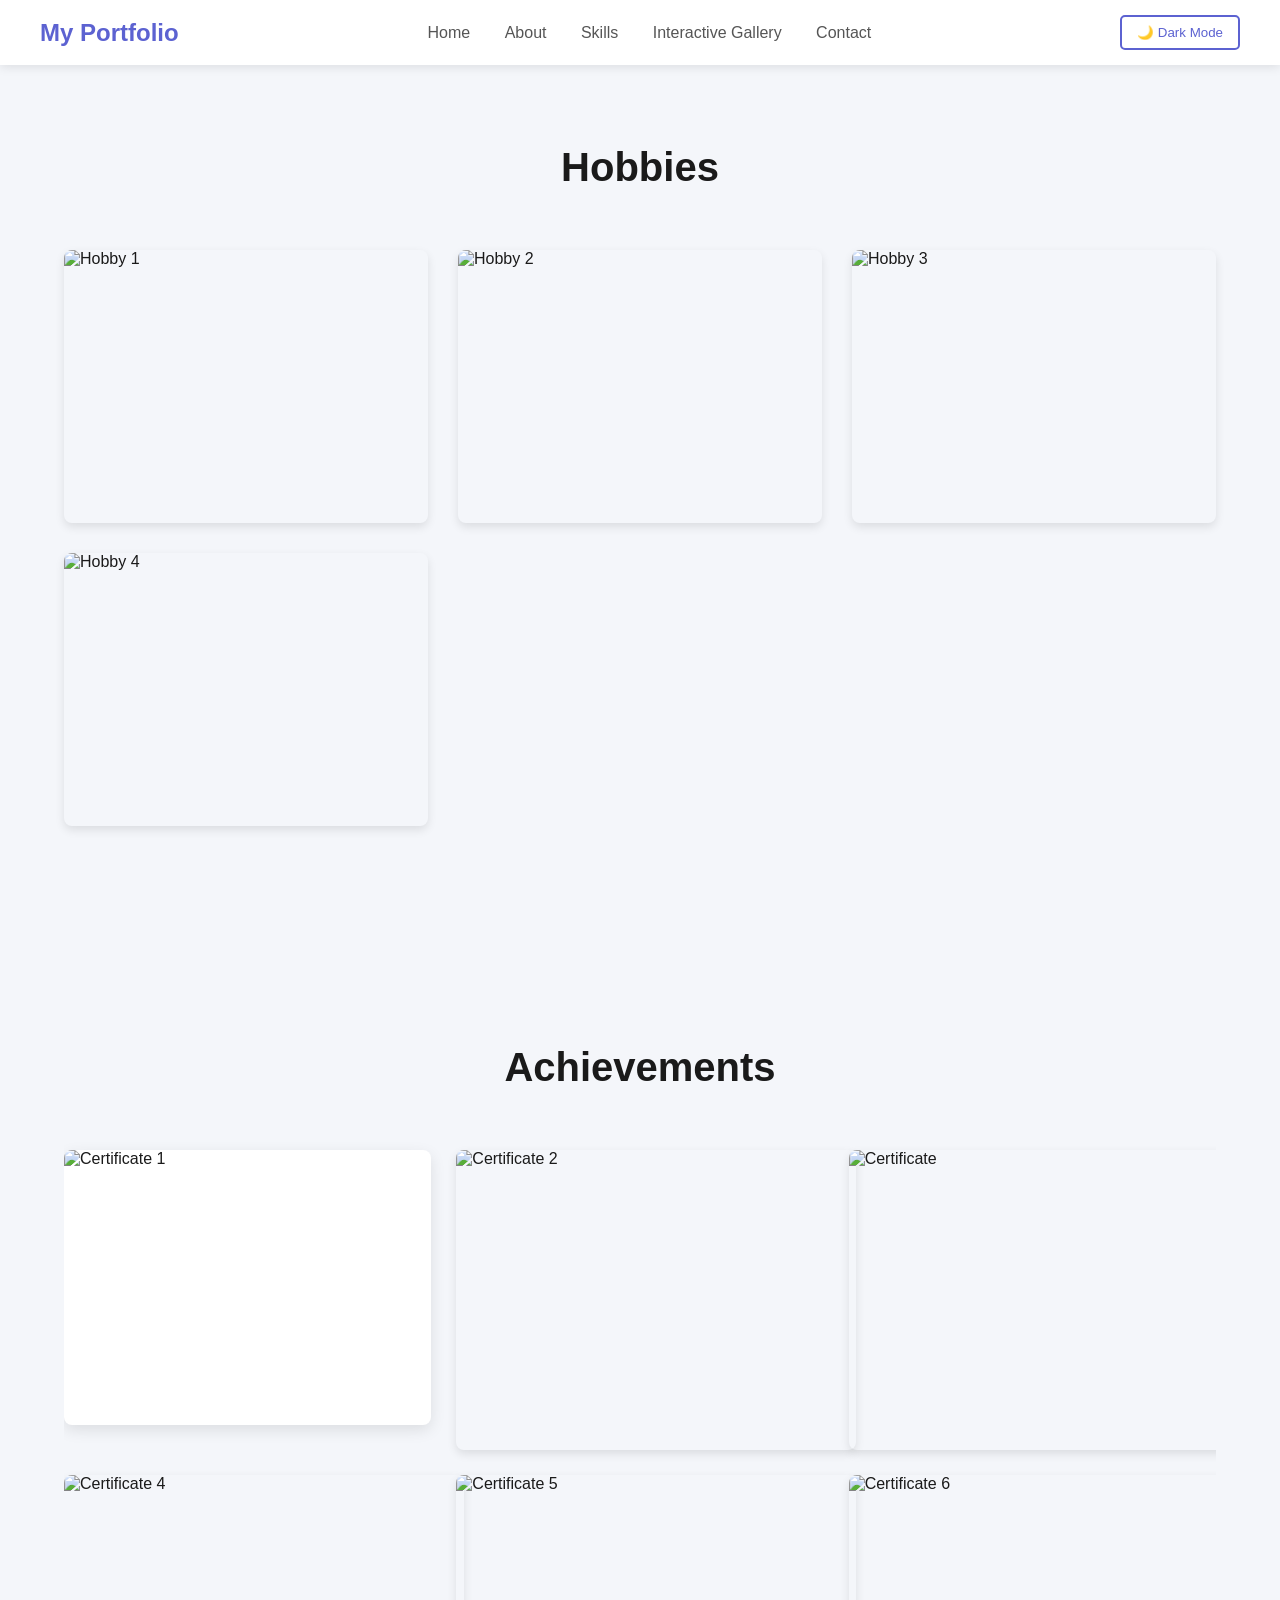
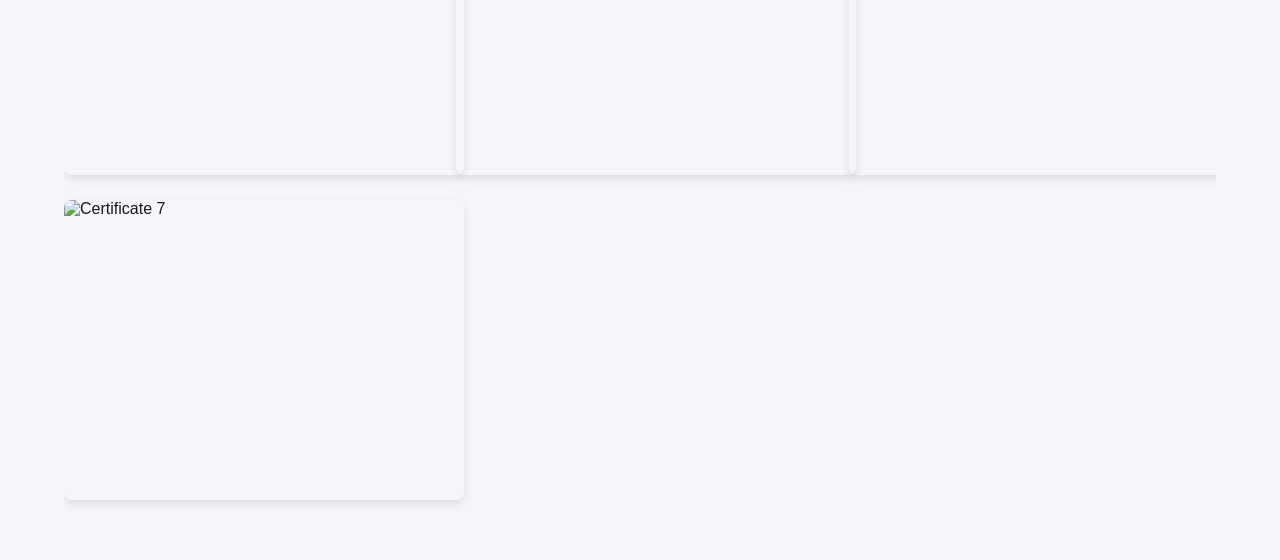
==== Interactive Gallery.html @ f6244068 "Assessment" ====
<!DOCTYPE html>
<html lang="en" data-theme="light">
<head>
    <meta charset="UTF-8">
    <meta name="viewport" content="width=device-width, initial-scale=1.0">
    <title>Interactive Portfolio - Contact</title>
    <link rel="stylesheet" href="style.css">
</head>
<body>

    <header class="main-header">
        <div class="header-container container">
            <div class="logo">My Portfolio</div>
            <nav>
                <a href="index.html">Home</a>
                <a href="about.html">About</a>
                <a href="skills.html">Skills</a>
                <a href="Interactive Gallery.html">Interactive Gallery</a>
                <a href="contact.html">Contact</a>
            </nav>
            <button id="theme-toggle" class="theme-toggle">🌙 Dark Mode</button>
        </div>
    </header>

    <main>
        <section id="hobbies" class="hobbies reveal">
            <div class="container">
                <h2>Hobbies</h2>
                <div class="hobbies-grid">

                    <div class="hobby-item">
                        <img src="C:\Portfolio\Board Games.jpeg"alt="Hobby 1">
                        <div class="text-overlay">
                            <h3>Board Games</h3>
                            <p>Developing strategic thinking and problem-solving skills through complex tabletop games.</p>
                        </div>
                    </div>

                    <div class="hobby-item" >
                        <img src="C:\Portfolio\Cooking.jpeg" alt="Hobby 2">
                        <div class="text-overlay">
                            <h3>Cooking</h3>
                            <p>Experimenting with different cuisines and recipes, focusing on precision and creativity.</p>
                        </div>
                    </div>

                    <div class="hobby-item">
                        <img src="C:\Portfolio\Cycling.jpeg"alt="Hobby 3">
                        <div class="text-overlay">
                          <h3>Cycling</h3>
                            <p>Enjoying long-distance rides to explore new areas and stay physically fit and focused.</p>
                        </div>
                    </div>

                     <div class="hobby-item" >
                        <img src="C:\Portfolio\Photography.jpeg"alt="Hobby 4">
                        <div class="text-overlay">
                            <h3>Photography</h3>
                            <p>Capturing moments, light and composition I Find focus where my passion meets purpose.</p>
                        </div>
                    </div>

                </div>
            </div>
        </section>

              <section id="certificates" class="certificates reveal">
                <div class="container">
                <h2>Achievements</h2>
                <div class="certificate-grid">
                <div class="certificate-item">
                        <img src="C:\Portfolio\Ai fundamentals.jpeg" alt="Certificate 1 ">
                    </div>
                    <div class="gallery-item">
                        <img src= "C:\Portfolio\Business Analysis and Process Management.jpeg" alt="Certificate 2">
                    </div>
                    <div class="gallery-item">
                        <img src="C:\Portfolio\Environmental Ethics.jpeg" alt="Certificate">
                    </div>
                     <div class="gallery-item">
                        <img src="C:\Portfolio\Fundamentals of Python.jpeg"alt="Certificate 4">
                    </div>
                     <div class="gallery-item">
                        <img src= "C:\Portfolio\Java.jpeg"alt="Certificate 5">
                    </div>
                    <div class="gallery-item">
                        <img src="C:\Portfolio\Microsoft Excel.jpeg" alt="Certificate 6">
                    </div>
                     <div class="gallery-item">
                        <img src="C:\Portfolio\Python basics.jpeg" alt="Certificate 7">
                        </div>
                </div>
            </div>
        </section>
    </main>

    <div id="lightbox" class="lightbox-overlay">
        </div>
    </main>

    <script src="script.js" defer></script>
</body>
</html>
---- style.css ----
:root {
   
    --color-primary: #5c62d1;
    --color-background-light: #f4f6fa;
    --color-background-card: #ffffff;
    --color-text-main: #1a1a1a;
    --color-text-secondary: #555555;
    scroll-behavior: smooth;
}

[data-theme='dark'] {

    --color-background-light: #1a1a2e;
    --color-background-card: #272c44;
    --color-text-main: #f0f0f0;
    --color-text-secondary: #aaaaaa;
}

* {
    box-sizing: border-box;
    margin: 0;
    padding: 0;
}

body {
    background-color: var(--color-background-light);
    color: var(--color-text-main);
    font-family: 'Segoe UI', Tahoma, Geneva, Verdana, sans-serif;
    cursor: default; 
}


.theme-transition {
    transition: background-color 0.5s ease; 
}

h1, h2, h3 {
    color: var(--color-text-main);
}

section {
    padding: 80px 5% 40px;
    min-height: 100vh;
}

.container {
    max-width: 1200px;
    margin: 0 auto;
}

.main-header {
    position: sticky; 
    top: 0;
    z-index: 1000;
    background-color: var(--color-background-card);
    box-shadow: 0 2px 10px rgba(0, 0, 0, 0.1);
    transition: background-color 0.3s;
}

.header-container {
    display: flex;
    justify-content: space-between;
    align-items: center;
    padding: 15px 0;
}

.logo {
    font-size: 1.5rem;
    font-weight: bold;
    color: var(--color-primary);
}

nav a {
    margin: 0 15px;
    text-decoration: none;
    color: var(--color-text-secondary);
    font-weight: 500;
    transition: color 0.2s, border-bottom 0.2s; 
    padding-bottom: 5px; 
    border-bottom: 2px solid transparent; 
}

nav a:hover {
    color: var(--color-primary);
    border-bottom: 2px solid var(--color-primary); 
}

nav a.active-nav {
    color: var(--color-primary); 
    font-weight: 700; 
    border-bottom: 3px solid var(--color-primary); 
}

.theme-toggle {
    padding: 8px 15px;
    border: 2px solid var(--color-primary);
    border-radius: 5px;
    background-color: transparent;
    color: var(--color-primary);
    cursor: pointer;
    transition: background-color 0.2s, transform 0.1s;
}

.theme-toggle:hover {
    background-color: rgba(92, 98, 209, 0.1);
}

.theme-toggle:active {
    transform: scale(0.98); 
}


a, button, .gallery-item {
    cursor: pointer; 
}

:root {
    
    --color-primary: #5c62d1;
    --color-background-light: #f4f6fa;
    --color-background-card: #ffffff;
    --color-text-main: #1a1a1a;
    --color-text-secondary: #555555;
    scroll-behavior: smooth;
}

[data-theme='dark'] {
    
    --color-background-light: #1a1a2e;
    --color-background-card: #272c44;
    --color-text-main: #f0f0f0;
    --color-text-secondary: #aaaaaa;
}

* {
    box-sizing: border-box;
    margin: 0;
    padding: 0;
}

body {
    background-color: var(--color-background-light);
    color: var(--color-text-main);
    font-family: 'Segoe UI', Tahoma, Geneva, Verdana, sans-serif;
    transition: background-color 0.3s, color 0.3s;
}

h1, h2, h3 {
    color: var(--color-text-main);
}

section {
    padding: 80px 5% 40px;
    min-height: 100vh;
}

.container {
    max-width: 1200px;
    margin: 0 auto;
}

.main-header {
    position: sticky;
    top: 0;
    z-index: 1000;
    background-color: var(--color-background-card);
    box-shadow: 0 2px 10px rgba(0, 0, 0, 0.1);
    transition: background-color 0.3s;
}

.header-container {
    display: flex;
    justify-content: space-between;
    align-items: center;
    padding: 15px 0;
}

.logo {
    font-size: 1.5rem;
    font-weight: bold;
    color: var(--color-primary);
}

nav a {
    margin: 0 15px;
    text-decoration: none;
    color: var(--color-text-secondary);
    font-weight: 500;
    transition: color 0.2s;
}

nav a:hover {
    color: var(--color-primary);
}

.theme-toggle {
    padding: 8px 15px;
    border: 2px solid var(--color-primary);
    border-radius: 5px;
    background-color: transparent;
    color: var(--color-primary);
    cursor: pointer;
    transition: background-color 0.2s, transform 0.1s;
}

.theme-toggle:hover {
    background-color: rgba(92, 98, 209, 0.1);
}

.theme-toggle:active {
    transform: scale(0.98); 
}

.hero {
    display: flex;
    align-items: center;
    justify-content: center;
    text-align: center;
    min-height: calc(100vh - 70px);
    position: relative;
}

.hero h1 {
    font-size: 3.5rem;
    margin-bottom: 20px;
    line-height: 1.2;
    opacity: 0;
    animation: fadeIn 1s ease-out 0.5s forwards;
}

.tagline {
    font-size: 1.8rem;
    font-weight: 300;
    margin-bottom: 40px;
    color: var(--color-text-secondary);
    overflow: hidden; 
    display: block;
}

.tagline span {
    display: inline-block;
    opacity: 0;
    transform: translateY(20px);
    animation: slideUp 0.6s ease-out forwards;
}

@keyframes fadeIn {
    to { opacity: 1; }
}

@keyframes slideUp {
    to { opacity: 1; transform: translateY(0); }
}

.cta-button {
    
    padding: 15px 30px;
    font-size: 1.1rem;
    font-weight: 600;
    border: none;
    border-radius: 8px;
    background-color: var(--color-primary);
    color: white;
    cursor: pointer;
    text-decoration: none;
    display: inline-block;
    box-shadow: 0 4px 15px rgba(92, 98, 209, 0.4);
    transition: transform 0.15s, background-color 0.2s;
}

.cta-button:hover {
    background-color: #4a50a8;
    transform: translateY(-2px);
}



.gallery h2 {
    text-align: center;
    margin-bottom: 40px;
    font-size: 2.5rem;
}

.gallery-grid {
    display: grid;
    grid-template-columns: repeat(auto-fit, minmax(280px, 1fr));
    gap: 20px;
}

.gallery-item {
    position: relative;
    overflow: hidden;
    border-radius: 8px;
    cursor: pointer;
    box-shadow: 0 4px 10px rgba(0, 0, 0, 0.1);
    transition: transform 0.3s ease;
}

.gallery-item:hover {
    transform: scale(1.03); 
}
.gallery-item img {
    width: 100%;
    height: 100%;
    object-fit: cover;
    display: block;
    
}
.gallery-item {
   
    width: 400px;
    height: 300px; 
    overflow: hidden; 
}


.gallery-item img {
    display: block; 
    width: 100%;
    height: 100%;
    object-fit: cover; 
    

    transition: transform 0.5s ease-in-out; 
}


.gallery-item:hover img {
   
    transform: scale(1.1); 
}

.lightbox-overlay {
    position: fixed;
    top: 0;
    left: 0;
    width: 100%;
    height: 100%;
    background: rgba(0, 0, 0, 0.9);
    z-index: 2000;
    display: none; 
    justify-content: center;
    align-items: center;
    opacity: 0;
    transition: opacity 0.3s;
}

.lightbox-overlay.active {
    display: flex;
    opacity: 1;
}

.lightbox-content {
    background: var(--color-background-card);
    padding: 20px;
    border-radius: 10px;
    position: relative;
    max-width: 90%;
    max-height: 90%;
    box-shadow: 0 0 20px rgba(0, 0, 0, 0.5);
}

.lightbox-content img {
    max-width: 100%;
    max-height: 75vh;
    display: block;
    margin: 0 auto 15px;
}

.lightbox-close {
    position: absolute;
    top: 10px;
    right: 20px;
    font-size: 2rem;
    color: var(--color-text-main);
    background: none;
    border: none;
    cursor: pointer;
}


.about h2, .skills h2, .contact h2 {
    text-align: center;
    margin-bottom: 30px;
}

.about-info, .skills-list, .contact-info {
    background-color: var(--color-background-card);
    padding: 30px;
    border-radius: 10px;
    box-shadow: 0 4px 10px rgba(0, 0, 0, 0.05);
    max-width: 800px;
    margin: 0 auto;
}

.avatar {
    width: 50px;
    height: 50px;
    border-radius: 50%;
    object-fit: cover;
    margin-right: 30px;
    float: left;
    margin-bottom: 20px;
}

.quick-facts {
    padding: 0;
    margin-top: 20px;
}

.quick-facts li {
    padding: 5px 0;
    border-bottom: 1px dashed var(--color-text-secondary);
}

.clearfix::after {
    content: "";
    clear: both;
    display: table;
}


@media (max-width: 768px) {
    .hero h1 {
        font-size: 2.5rem;
    }
    
    .tagline {
        font-size: 1.4rem;
    }
    
    .header-container {
        flex-wrap: wrap;
        justify-content: center;
        padding: 10px 0;
    }
    
    nav {
        order: 2;
        width: 100%;
        text-align: center;
        padding-top: 10px;
    }
    .contact-links {
        flex-direction: column;
        gap: 10px;
    }
    .contact-button {
        width: 100%; 
    }
    
    .theme-toggle {
        order: 1;
    }

    .about-info {
        padding: 20px;
    }

    .avatar {
        float: none;
        margin: 0 auto 20px;
        display: block;
    }

    .gallery-grid {
        grid-template-columns: 1fr; 
    }
}

.reveal {
    
    opacity: 0;
    transform: translateY(50px); 
    transition: opacity 0.8s ease-out, transform 0.8s ease-out;
}


.reveal.active {
    opacity: 1;
    transform: translateY(0);
}
.section-image-fixed {
    width: 400px; 
    height: 600px; 
    object-fit: cover;
    display: block;
    margin: 30px auto;
    border-radius: 8px;
    box-shadow: 0 4px 10px rgba(0, 0, 0, 0.15);
}


@media (max-width: 768px) {
   
    .section-image-fixed {
        width: 100%; 
        height: auto;
        max-height: 300px;
    }
}.contact-links {
    display: flex;
    justify-content: center;
    gap: 20px; 
    margin-top: 30px;
    flex-wrap: wrap; 
}

.contact-button {
    padding: 12px 25px;
    font-size: 1.05rem;
    font-weight: 600;
    border: 2px solid var(--color-primary);
    border-radius: 6px;
    text-decoration: none;
    display: inline-block;
    transition: background-color 0.2s, color 0.2s, transform 0.1s;
    text-align: center;
}
.email-button {
    background-color: var(--color-primary);
    color: white;
    box-shadow: 0 4px 10px rgba(92, 98, 209, 0.4);
}

.email-button:hover {
    background-color: #4a50a8;
    transform: translateY(-1px);
}


.linkedin-button, .github-button {
    background-color: transparent;
    color: var(--color-primary);
}

.linkedin-button:hover, .github-button:hover {
    background-color: rgba(92, 98, 209, 0.1); 
    color: var(--color-primary);
    transform: translateY(-1px);
}.certificate-grid {
    display: grid;
    grid-template-columns: repeat(auto-fit, minmax(320px, 1fr));
    gap: 25px; 
    justify-content: center;
    padding: 20px 0;
    overflow: hidden; 
}

.certificate-item {
    float: none; 
    position: static;
    margin: 0 !important; 
    
    overflow: hidden; 
    background-color: var(--color-background-card);
    box-shadow: 0 5px 15px rgba(0, 0, 0, 0.1); 
    border-radius: 8px; 
    transition: transform 0.3s ease;
    aspect-ratio: 4 / 3; 
}

.certificate-item:hover {
    transform: translateY(-5px); 
    box-shadow: 0 8px 20px rgba(0, 0, 0, 0.15);
}

.certificate-item img {
   
    width: 100%; 
    height: 100%; 
    object-fit: cover; 
    display: block; 
}
.certificates h2 {
    text-align: center;
    margin-bottom: 40px;
    font-size: 2.5rem;
}



@media (max-width: 400px) {
    .certificate-grid {
        grid-template-columns: 1fr;
    }
}
.hobbies h2 {
    text-align: center;
    margin-bottom: 40px;
    font-size: 2.5rem;
}

.hobbies-grid {
    display: grid;
    grid-template-columns: repeat(auto-fit, minmax(300px, 1fr));
    gap: 30px;
    padding: 20px 0;
}

.hobby-item {
    position: relative; 
    overflow: hidden;
    border-radius: 8px;
    aspect-ratio: 4 / 3; 
    cursor: pointer;
    box-shadow: 0 4px 10px rgba(0, 0, 0, 0.1);
}

.hobby-item img {
    width: 100%;
    height: 100%;
    object-fit: cover;
    display: block;
    transition: transform 0.4s ease;
}

.hobby-item:hover img {
    transform: scale(1.05); 
}


.text-overlay {
    
    position: absolute;
    top: 0;
    left: 0;
    width: 100%;
    height: 100%;
    padding: 20px;
    
    background: rgba(0, 0, 0, 0.75);
    color: white;
    
    display: flex;
    flex-direction: column;
    justify-content: flex-end;
    opacity: 0;
    transform: translateY(100%);
    transition: opacity 0.4s ease, transform 0.4s ease;
    z-index: 10; 
}

.hobby-item:hover .text-overlay {
   
    opacity: 1;
    transform: translateY(0);
}

.text-overlay h3 {
    color: white; 
    margin-bottom: 5px;
    font-size: 1.5rem;
}

.text-overlay p {
    font-size: 0.95rem;
}
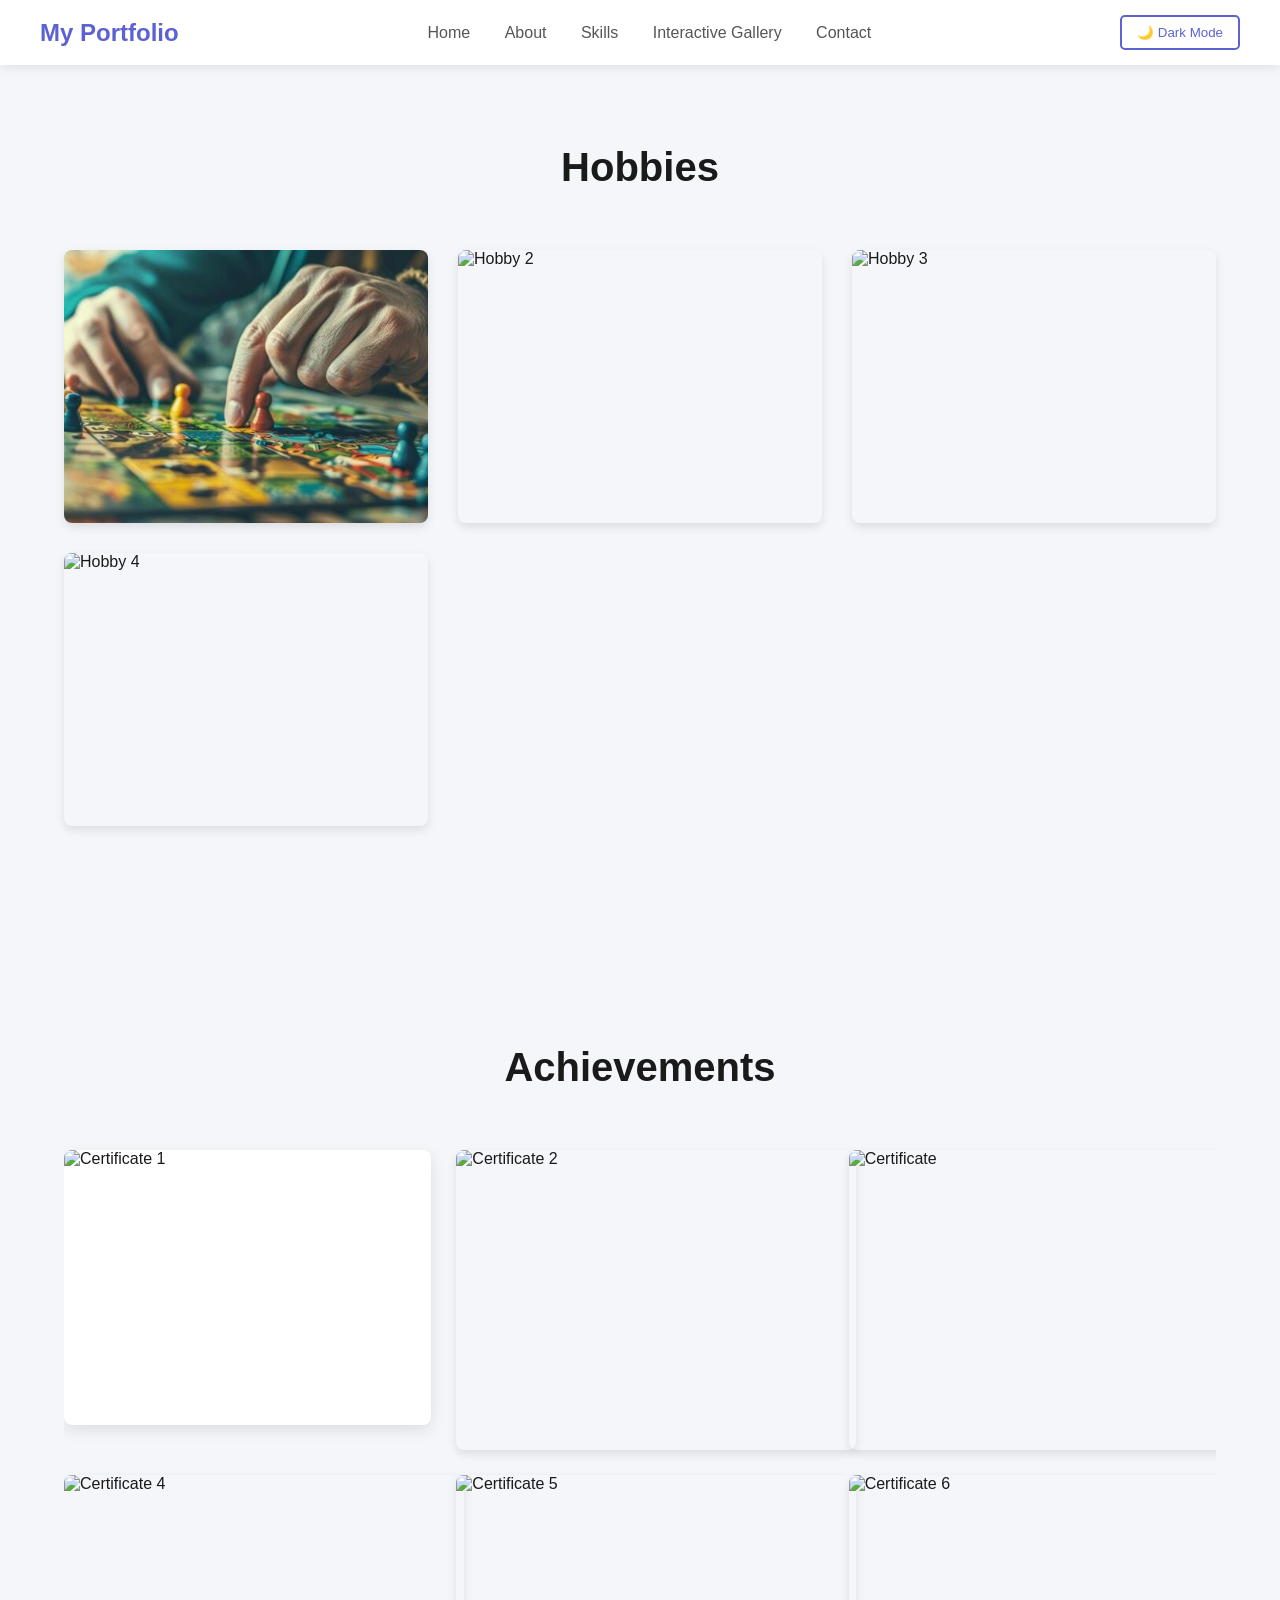
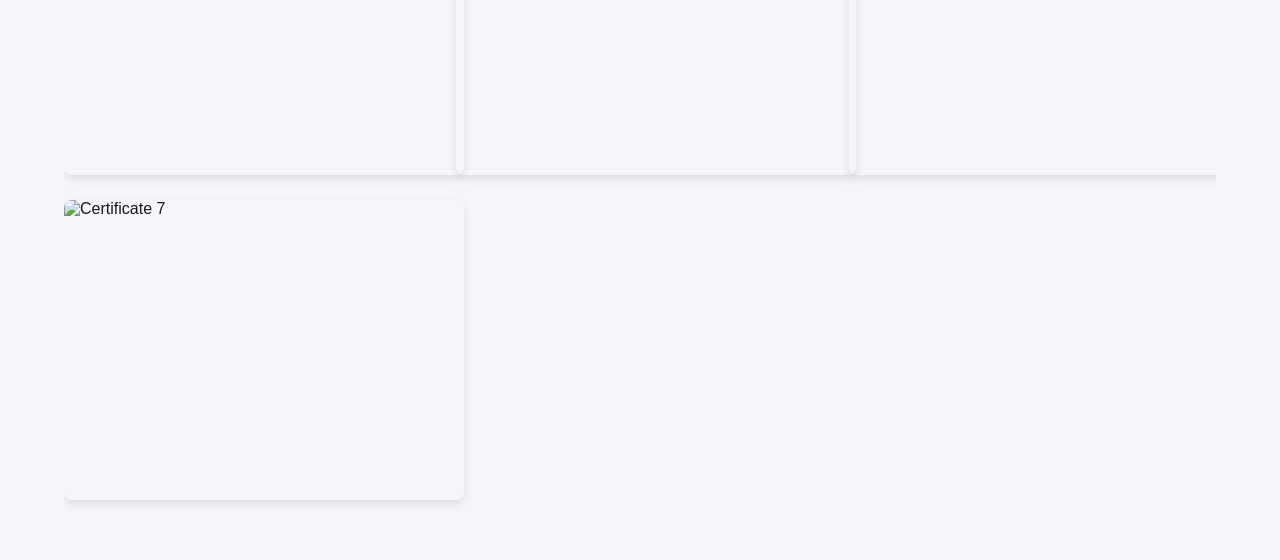
==== commit be608a23: "Update image source path for Board Games hobby" ====
--- a/Interactive Gallery.html
+++ b/Interactive Gallery.html
@@ -29,7 +29,7 @@
                 <div class="hobbies-grid">
 
                     <div class="hobby-item">
-                        <img src="C:\Portfolio\Board Games.jpeg"alt="Hobby 1">
+                        <img src="Board Games.jpeg" alt="Hobby 1">
                         <div class="text-overlay">
                             <h3>Board Games</h3>
                             <p>Developing strategic thinking and problem-solving skills through complex tabletop games.</p>
@@ -37,7 +37,7 @@
                     </div>
 
                     <div class="hobby-item" >
-                        <img src="C:\Portfolio\Cooking.jpeg" alt="Hobby 2">
+                        <img src="C:\MANI PORTFOLIO\Portfolio-web\Cooking.jpeg" alt="Hobby 2">
                         <div class="text-overlay">
                             <h3>Cooking</h3>
                             <p>Experimenting with different cuisines and recipes, focusing on precision and creativity.</p>
@@ -45,7 +45,7 @@
                     </div>
 
                     <div class="hobby-item">
-                        <img src="C:\Portfolio\Cycling.jpeg"alt="Hobby 3">
+                        <img src="C:\MANI PORTFOLIO\Portfolio-web\Cycling.jpeg"alt="Hobby 3">
                         <div class="text-overlay">
                           <h3>Cycling</h3>
                             <p>Enjoying long-distance rides to explore new areas and stay physically fit and focused.</p>
@@ -53,7 +53,7 @@
                     </div>
 
                      <div class="hobby-item" >
-                        <img src="C:\Portfolio\Photography.jpeg"alt="Hobby 4">
+                        <img src="C:\MANI PORTFOLIO\Portfolio-web\Photography.jpeg"alt="Hobby 4">
                         <div class="text-overlay">
                             <h3>Photography</h3>
                             <p>Capturing moments, light and composition I Find focus where my passion meets purpose.</p>
@@ -69,25 +69,25 @@
                 <h2>Achievements</h2>
                 <div class="certificate-grid">
                 <div class="certificate-item">
-                        <img src="C:\Portfolio\Ai fundamentals.jpeg" alt="Certificate 1 ">
+                        <img src="C:\MANI PORTFOLIO\Portfolio-web\Ai fundamentals.jpeg" alt="Certificate 1 ">
                     </div>
                     <div class="gallery-item">
-                        <img src= "C:\Portfolio\Business Analysis and Process Management.jpeg" alt="Certificate 2">
+                        <img src="C:\MANI PORTFOLIO\Portfolio-web\Business Analysis and Process Management.jpeg" alt="Certificate 2">
                     </div>
                     <div class="gallery-item">
-                        <img src="C:\Portfolio\Environmental Ethics.jpeg" alt="Certificate">
+                        <img src="C:\MANI PORTFOLIO\Portfolio-web\Environmental Ethics.jpeg" alt="Certificate">
                     </div>
                      <div class="gallery-item">
-                        <img src="C:\Portfolio\Fundamentals of Python.jpeg"alt="Certificate 4">
+                        <img src="C:\MANI PORTFOLIO\Portfolio-web\Fundamentals of Python.jpeg" alt="Certificate 4">
                     </div>
                      <div class="gallery-item">
-                        <img src= "C:\Portfolio\Java.jpeg"alt="Certificate 5">
+                        <img src= "C:\MANI PORTFOLIO\Portfolio-web\Java.jpeg" alt="Certificate 5">
                     </div>
                     <div class="gallery-item">
-                        <img src="C:\Portfolio\Microsoft Excel.jpeg" alt="Certificate 6">
+                        <img src="C:\MANI PORTFOLIO\Portfolio-web\Microsoft Excel.jpeg"alt="Certificate 6">
                     </div>
                      <div class="gallery-item">
-                        <img src="C:\Portfolio\Python basics.jpeg" alt="Certificate 7">
+                        <img src="C:\MANI PORTFOLIO\Portfolio-web\Python basics.jpeg"alt="Certificate 7">
                         </div>
                 </div>
             </div>
@@ -100,4 +100,4 @@
 
     <script src="script.js" defer></script>
 </body>
-</html>+</html>
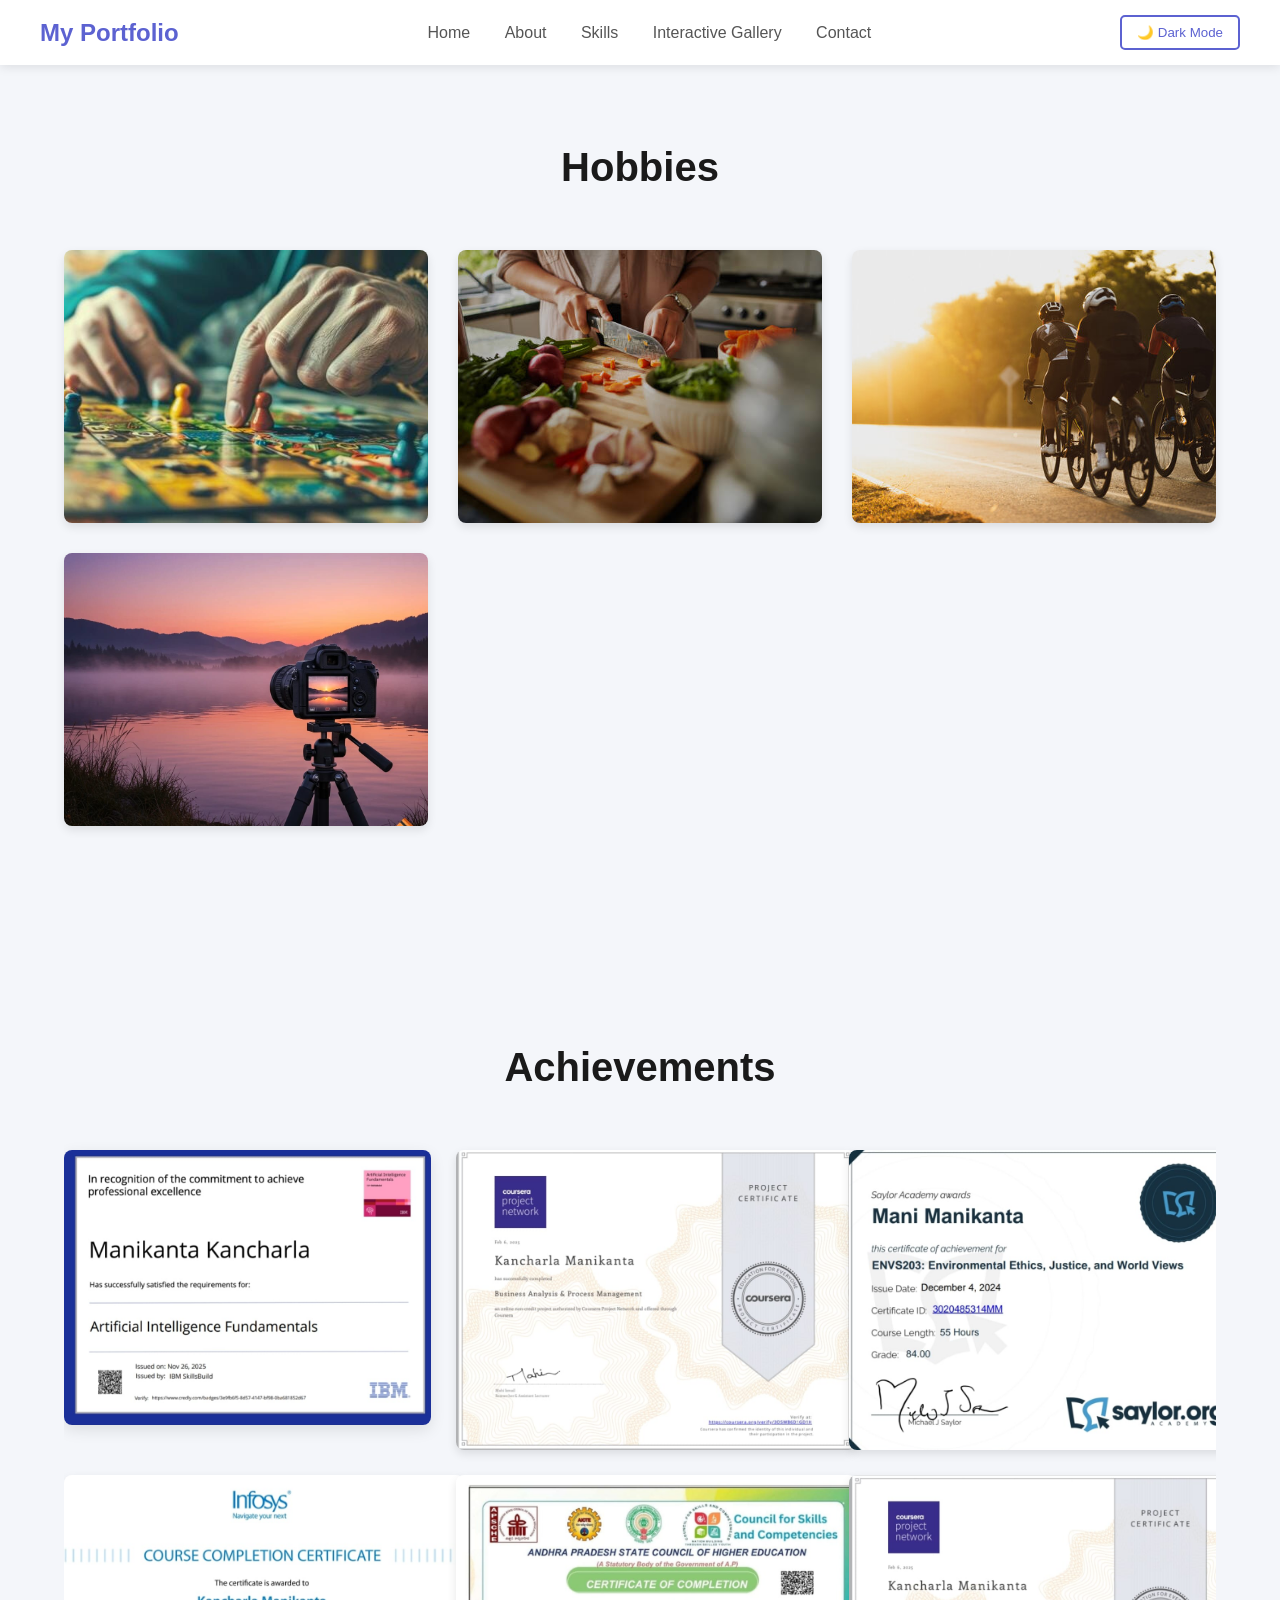
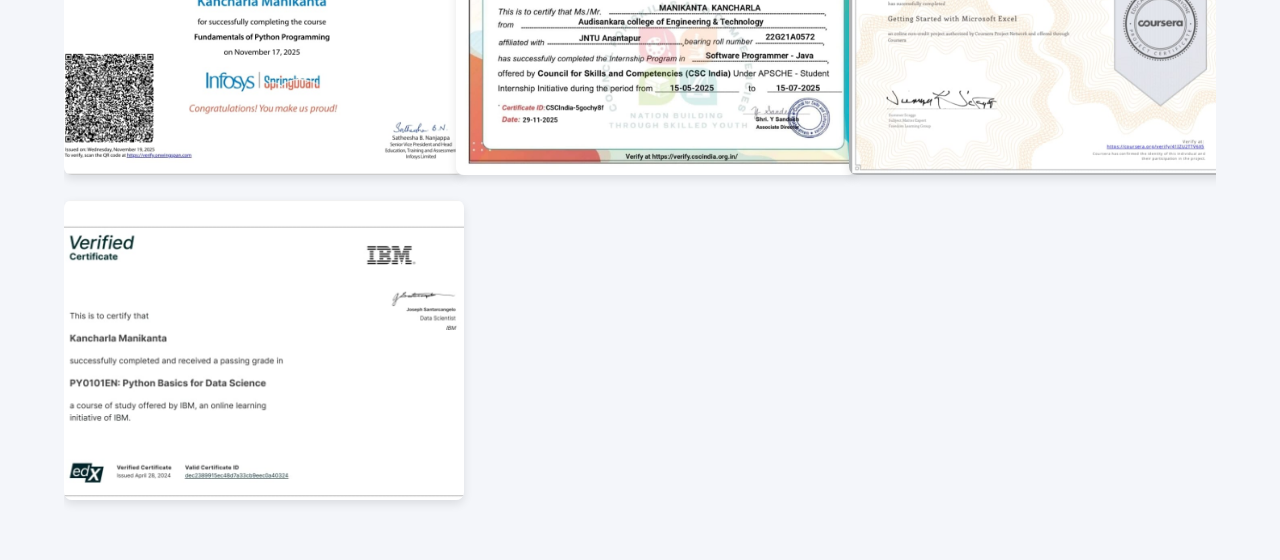
==== commit 7a2237ef: "Update image paths to relative references" ====
--- a/Interactive Gallery.html
+++ b/Interactive Gallery.html
@@ -37,7 +37,7 @@
                     </div>
 
                     <div class="hobby-item" >
-                        <img src="C:\MANI PORTFOLIO\Portfolio-web\Cooking.jpeg" alt="Hobby 2">
+                        <img src="Cooking.jpeg" alt="Hobby 2">
                         <div class="text-overlay">
                             <h3>Cooking</h3>
                             <p>Experimenting with different cuisines and recipes, focusing on precision and creativity.</p>
@@ -45,7 +45,7 @@
                     </div>
 
                     <div class="hobby-item">
-                        <img src="C:\MANI PORTFOLIO\Portfolio-web\Cycling.jpeg"alt="Hobby 3">
+                        <img src="Cycling.jpeg"alt="Hobby 3">
                         <div class="text-overlay">
                           <h3>Cycling</h3>
                             <p>Enjoying long-distance rides to explore new areas and stay physically fit and focused.</p>
@@ -53,7 +53,7 @@
                     </div>
 
                      <div class="hobby-item" >
-                        <img src="C:\MANI PORTFOLIO\Portfolio-web\Photography.jpeg"alt="Hobby 4">
+                        <img src="Photography.jpeg"alt="Hobby 4">
                         <div class="text-overlay">
                             <h3>Photography</h3>
                             <p>Capturing moments, light and composition I Find focus where my passion meets purpose.</p>
@@ -69,25 +69,25 @@
                 <h2>Achievements</h2>
                 <div class="certificate-grid">
                 <div class="certificate-item">
-                        <img src="C:\MANI PORTFOLIO\Portfolio-web\Ai fundamentals.jpeg" alt="Certificate 1 ">
+                        <img src="Ai fundamentals.jpeg" alt="Certificate 1 ">
                     </div>
                     <div class="gallery-item">
-                        <img src="C:\MANI PORTFOLIO\Portfolio-web\Business Analysis and Process Management.jpeg" alt="Certificate 2">
+                        <img src="Business Analysis and Process Management.jpeg" alt="Certificate 2">
                     </div>
                     <div class="gallery-item">
-                        <img src="C:\MANI PORTFOLIO\Portfolio-web\Environmental Ethics.jpeg" alt="Certificate">
+                        <img src="Environmental Ethics.jpeg" alt="Certificate">
                     </div>
                      <div class="gallery-item">
-                        <img src="C:\MANI PORTFOLIO\Portfolio-web\Fundamentals of Python.jpeg" alt="Certificate 4">
+                        <img src="Fundamentals of Python.jpeg" alt="Certificate 4">
                     </div>
                      <div class="gallery-item">
-                        <img src= "C:\MANI PORTFOLIO\Portfolio-web\Java.jpeg" alt="Certificate 5">
+                        <img src= "Java.jpeg" alt="Certificate 5">
                     </div>
                     <div class="gallery-item">
-                        <img src="C:\MANI PORTFOLIO\Portfolio-web\Microsoft Excel.jpeg"alt="Certificate 6">
+                        <img src="Microsoft Excel.jpeg"alt="Certificate 6">
                     </div>
                      <div class="gallery-item">
-                        <img src="C:\MANI PORTFOLIO\Portfolio-web\Python basics.jpeg"alt="Certificate 7">
+                        <img src="Python basics.jpeg"alt="Certificate 7">
                         </div>
                 </div>
             </div>
